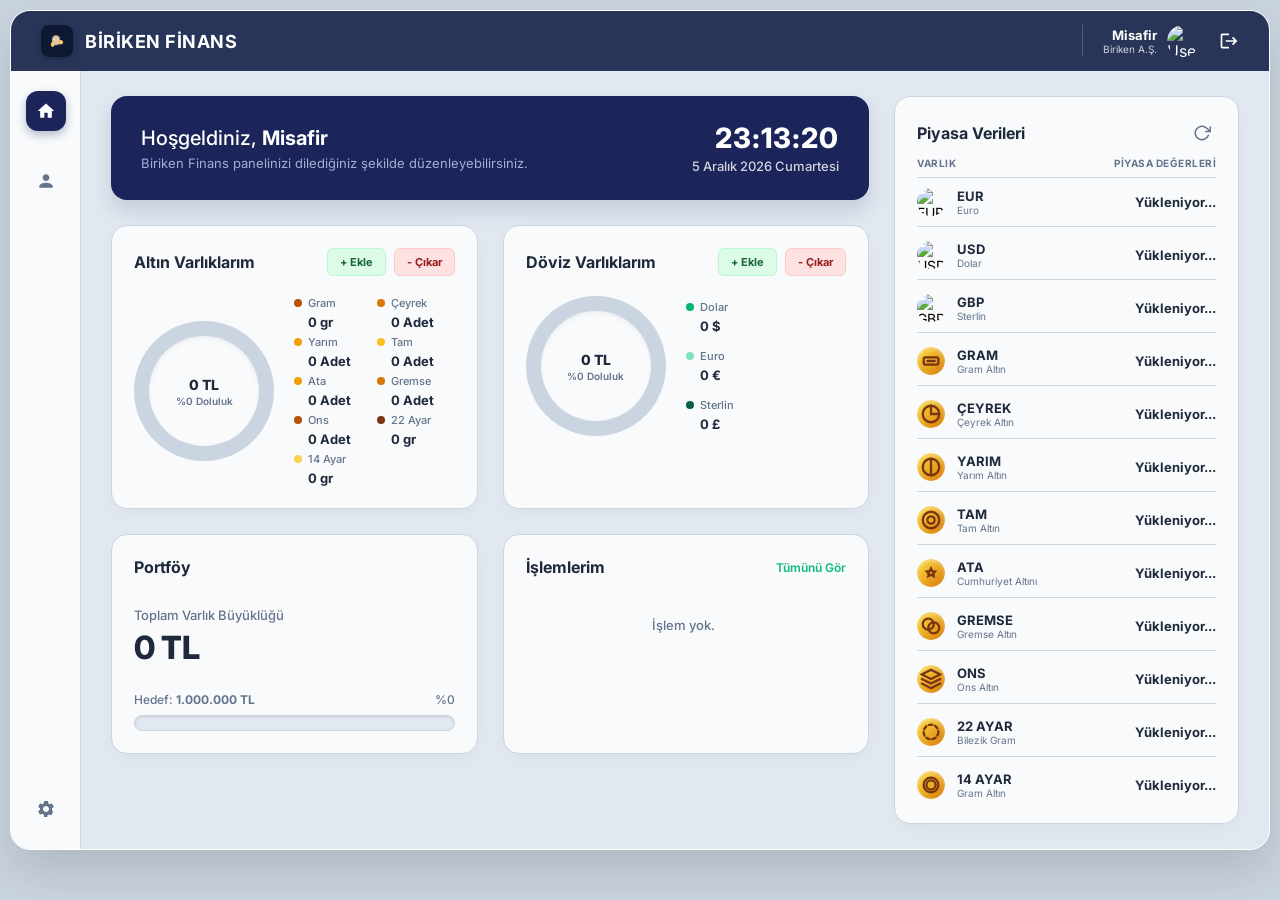
==== anasayfa.html @ be4f77f0 "Add files via upload" ====
<!DOCTYPE html>
<html lang="tr">
<head>
    <meta charset="UTF-8">
    <meta name="viewport" content="width=device-width, initial-scale=1.0">
    <link rel="icon" type="image/jpeg" href="WhatsApp Image 2026-04-15 at 11.48.33.jpeg">
    <title>Biriken Finans | Anasayfa</title>
    <link rel="stylesheet" href="anasayfa.css">
    <script>
    if (localStorage.getItem('theme') === 'dark') {
        document.documentElement.classList.add('dark-theme');
    }
    
    </script>
</head>
<body>

    <div class="app-window">
        
        <header class="top-nav">
            <div class="brand-logo">
                <img src="WhatsApp Image 2026-04-15 at 11.48.33.jpeg" alt="Logo">
                BİRİKEN FİNANS
            </div>
            <div class="top-right">                
                <div class="user-profile" onclick="window.location.href='profil.html'">
                    <div class="user-info">
                        <strong id="nav-username"></strong>
                        <span>Biriken A.Ş.</span>
                    </div>
                    <img src="https://ui-avatars.com/api/?name=Misafir&background=1b2559&color=fff" id="user-avatar" alt="User">
                    <svg class="logout-icon" onclick="event.stopPropagation(); cikisYap()" viewBox="0 0 24 24"><path d="M17 7l-1.41 1.41L18.17 11H8v2h10.17l-2.58 2.58L17 17l5-5zM4 5h8V3H4c-1.1 0-2 .9-2 2v14c0 1.1.9 2 2 2h8v-2H4V5z"/></svg>
                </div>
            </div>
        </header>

        <div class="app-body">
            
            <aside class="sidebar">
                <div class="icon-box active" onclick="window.location.href='anasayfa.html'">
                    <svg viewBox="0 0 24 24"><path d="M10 20v-6h4v6h5v-8h3L12 3 2 12h3v8z"/></svg>
                </div>
                <div class="icon-box" onclick="window.location.href='profil.html'">
                    <svg viewBox="0 0 24 24"><path d="M12 12c2.21 0 4-1.79 4-4s-1.79-4-4-4-4 1.79-4 4 1.79 4 4 4zm0 2c-2.67 0-8 1.34-8 4v2h16v-2c0-2.66-5.33-4-8-4z"/></svg>
                </div>

                <div class="bottom-icons">
                    <div class="icon-box" onclick="window.location.href='ayarlar.html'">
                        <svg viewBox="0 0 24 24"><path d="M19.14,12.94c0.04-0.3,0.06-0.61,0.06-0.94c0-0.32-0.02-0.64-0.06-0.94l2.03-1.58c0.18-0.14,0.23-0.41,0.12-0.61l-1.92-3.32c-0.12-0.22-0.37-0.29-0.59-0.22l-2.39,0.96c-0.5-0.38-1.03-0.7-1.62-0.94L14.4,2.81c-0.04-0.24-0.24-0.41-0.48-0.41h-3.84c-0.24,0-0.43,0.17-0.47,0.41L9.25,5.35C8.66,5.59,8.12,5.92,7.63,6.29L5.24,5.33c-0.22-0.08-0.47,0-0.59,0.22L2.73,8.87C2.62,9.08,2.66,9.34,2.86,9.48l2.03,1.58C4.84,11.36,4.8,11.69,4.8,12s0.02,0.64,0.06,0.94l-2.03,1.58c-0.18,0.14-0.23,0.41-0.12,0.61l1.92,3.32c0.12,0.22,0.37,0.29,0.59,0.22l2.39-0.96c0.5,0.38,1.03,0.7,1.62,0.94l0.36,2.54c0.05,0.24,0.24,0.41,0.48,0.41h3.84c-0.24,0-0.43,0.17-0.47,0.41l0.36-2.54c0.59-0.24,1.13-0.56,1.62-0.94l2.39,0.96c0.22,0.08,0.47,0,0.59-0.22l1.92-3.32c0.12-0.22,0.07-0.49-0.12-0.61L19.14,12.94z M12,15.6c-1.98,0-3.6-1.62-3.6-3.6s1.62-3.6,3.6-3.6s3.6,1.62,3.6,3.6S13.98,15.6,12,15.6z"/></svg>
                    </div>
                </div>
            </aside>

            <main class="main-content">
                
                <div class="left-col">
                    
                    <div class="welcome-banner" style="display: flex; justify-content: space-between; align-items: center;">
                        <div>
                            <h2>Hoşgeldiniz, <strong id="welcome-name"></strong></h2>
                            <p>Biriken Finans panelinizi dilediğiniz şekilde düzenleyebilirsiniz.</p>
                        </div>
                        <div class="live-datetime" style="text-align: right;">
                            <h1 id="live-time" style="margin: 0; font-size: 28px; font-weight: 800; letter-spacing: 1px;">00:00:00</h1>
                            <span id="live-date" style="font-size: 13px; opacity: 0.8; font-weight: 500;">Yükleniyor...</span>
                        </div>
                    </div>

                    <div class="charts-row">
                        <div class="card">
                            <div class="card-header">
                                <h3>Altın Varlıklarım</h3>
                                <div class="action-group">
                                    <button class="btn-action add" onclick="openM('gold-add')">+ Ekle</button>
                                    <button class="btn-action sub" onclick="openM('gold-sub')">- Çıkar</button>
                                </div>
                            </div>
                            <div class="chart-body">
                                <div class="donut-container" id="goldChart">
                                    <div class="donut-inner">
                                        <b id="goldTL">0 TL</b>
                                        <span id="goldPercText">%0 Doluluk</span>
                                    </div>
                                </div>
                                <div class="chart-legend" style="display: grid; grid-template-columns: 1fr 1fr; gap: 5px;">
                                    <div class="legend-item"><div class="legend-title"><div class="dot" style="background:var(--gold-gram)"></div> Gram</div><div class="legend-val" id="g-gram">0 gr</div></div>
                                    <div class="legend-item"><div class="legend-title"><div class="dot" style="background:var(--gold-ceyrek)"></div> Çeyrek</div><div class="legend-val" id="g-ceyrek">0 Adet</div></div>
                                    <div class="legend-item"><div class="legend-title"><div class="dot" style="background:var(--gold-yarim)"></div> Yarım</div><div class="legend-val" id="g-yarim">0 Adet</div></div>
                                    <div class="legend-item"><div class="legend-title"><div class="dot" style="background:var(--gold-tam)"></div> Tam</div><div class="legend-val" id="g-tam">0 Adet</div></div>
                                    <div class="legend-item"><div class="legend-title"><div class="dot" style="background:#f59e0b"></div> Ata</div><div class="legend-val" id="g-ata">0 Adet</div></div>
                                    <div class="legend-item"><div class="legend-title"><div class="dot" style="background:#d97706"></div> Gremse</div><div class="legend-val" id="g-gremse">0 Adet</div></div>
                                    <div class="legend-item"><div class="legend-title"><div class="dot" style="background:#b45309"></div> Ons</div><div class="legend-val" id="g-ons">0 Adet</div></div>
                                    <div class="legend-item"><div class="legend-title"><div class="dot" style="background:#78350f"></div> 22 Ayar</div><div class="legend-val" id="g-22ayar">0 gr</div></div>
                                    <div class="legend-item" style="grid-column: span 2;"><div class="legend-title"><div class="dot" style="background:#fcd34d"></div> 14 Ayar</div><div class="legend-val" id="g-14ayar">0 gr</div></div>
                                </div>
                            </div>
                        </div>

                        <div class="card">
                            <div class="card-header">
                                <h3>Döviz Varlıklarım</h3>
                                <div class="action-group">
                                    <button class="btn-action add" onclick="openM('curr-add')">+ Ekle</button>
                                    <button class="btn-action sub" onclick="openM('curr-sub')">- Çıkar</button>
                                </div>
                            </div>
                            <div class="chart-body">
                                <div class="donut-container" id="currChart">
                                    <div class="donut-inner">
                                        <b id="currTL">0 TL</b>
                                        <span id="currPercText">%0 Doluluk</span>
                                    </div>
                                </div>
                                <div class="chart-legend">
                                    <div class="legend-item"><div class="legend-title"><div class="dot" style="background:var(--chart2-light)"></div> Dolar</div><div class="legend-val" id="v-usd">0 $</div></div>
                                    <div class="legend-item"><div class="legend-title"><div class="dot" style="background:var(--chart2-mid)"></div> Euro</div><div class="legend-val" id="v-eur">0 €</div></div>
                                    <div class="legend-item"><div class="legend-title"><div class="dot" style="background:var(--chart2-dark)"></div> Sterlin</div><div class="legend-val" id="v-gbp">0 £</div></div>
                                </div>
                            </div>
                        </div>
                    </div>

                    <div class="info-row">
                        <div class="card">
                            <div class="card-header">
                                <h3>Portföy</h3>
                            </div>
                            <div class="portfolio-details">
                                <span class="p-label">Toplam Varlık Büyüklüğü</span>
                                <h1 id="totalBalance" class="p-total">0 TL</h1>
                                
                                <div class="p-target-info">
                                    <span>Hedef: <b>1.000.000 TL</b></span>
                                    <span id="totalPercentText">%0</span>
                                </div>
                                <div class="progress-track">
                                    <div class="progress-fill" id="totalBar" style="width: 0%; background: linear-gradient(90deg, #1b2559, #10b981);"></div>
                                </div>
                            </div>
                        </div>

                        <div class="card">
                            <div class="card-header" style="margin-bottom: 10px;">
                                <h3>İşlemlerim</h3>
                                <span class="link-text" onclick="openAllTxModal()">Tümünü Gör</span>
                            </div>
                            <div class="tx-list" id="tx-container">
                            </div>
                        </div>
                    </div>

                </div>

                <div class="right-col">
                    
                    <div class="card" style="flex:1;">
                        <div class="card-header" style="margin-bottom:10px; border:none; padding:0; display:flex; justify-content:space-between; align-items:center;">
                            <h3>Piyasa Verileri</h3>
                            <button onclick="manuelYenile()" style="background:none; border:none; color:var(--text-muted, #64748b); cursor:pointer; padding:5px; transition:0.3s; display:flex; align-items:center;" title="Verileri Güncelle">
                                <svg id="refresh-icon" width="18" height="18" viewBox="0 0 24 24" fill="none" stroke="currentColor" stroke-width="2" stroke-linecap="round" stroke-linejoin="round">
                                    <polyline points="23 4 23 10 17 10"></polyline>
                                    <path d="M20.49 15a9 9 0 1 1-2.12-9.36L23 10"></path>
                                </svg>
                            </button>
                        </div>
                        
                        <div class="list-header">
                            <span>VARLIK</span>
                            <span>PİYASA DEĞERLERİ</span>
                        </div>

                        <div class="invest-list">
                            <div class="inv-item">
                                <div class="inv-left">
                                    <div class="flag" style="padding:0; overflow:hidden; border:none; background:transparent; display:flex; justify-content:center; align-items:center;">
                                        <img src="https://flagcdn.com/w40/eu.png" style="width:100%; height:100%; object-fit:cover;" alt="EUR">
                                    </div>
                                    <div class="inv-name"><b>EUR</b><span>Euro</span></div>
                                </div>
                                <div class="inv-right"><b id="val-eur">Yükleniyor...</b></div>
                            </div>
                            <div class="inv-item">
                                <div class="inv-left">
                                    <div class="flag" style="padding:0; overflow:hidden; border:none; background:transparent; display:flex; justify-content:center; align-items:center;">
                                        <img src="https://flagcdn.com/w40/us.png" style="width:100%; height:100%; object-fit:cover;" alt="USD">
                                    </div>
                                    <div class="inv-name"><b>USD</b><span>Dolar</span></div>
                                </div>
                                <div class="inv-right"><b id="val-usd">Yükleniyor...</b></div>
                            </div>
                            <div class="inv-item">
                                <div class="inv-left">
                                    <div class="flag" style="padding:0; overflow:hidden; border:none; background:transparent; display:flex; justify-content:center; align-items:center;">
                                        <img src="https://flagcdn.com/w40/gb.png" style="width:100%; height:100%; object-fit:cover;" alt="GBP">
                                    </div>
                                    <div class="inv-name"><b>GBP</b><span>Sterlin</span></div>
                                </div>
                                <div class="inv-right"><b id="val-gbp">Yükleniyor...</b></div>
                            </div>

                            <div class="inv-item">
                                <div class="inv-left">
                                    <div class="flag" style="padding:0; overflow:hidden; border:none; background:transparent;">
                                        <div style="width:100%; height:100%; display:flex; align-items:center; justify-content:center; background:linear-gradient(135deg, #fde047 0%, #d97706 100%); color:#78350f; border-radius:50%; box-shadow:inset 0 2px 4px rgba(255,255,255,0.4);">
                                            <svg width="22" height="22" viewBox="0 0 24 24" fill="none" stroke="currentColor" stroke-width="2.5" stroke-linecap="round" stroke-linejoin="round"><rect x="4" y="8" width="16" height="8" rx="2"/><line x1="8" y1="12" x2="16" y2="12"/></svg>
                                        </div>
                                    </div>
                                    <div class="inv-name"><b>GRAM</b><span>Gram Altın</span></div>
                                </div>
                                <div class="inv-right"><b id="val-gr">Yükleniyor...</b></div>
                            </div>
                            
                            <div class="inv-item">
                                <div class="inv-left">
                                    <div class="flag" style="padding:0; overflow:hidden; border:none; background:transparent;">
                                        <div style="width:100%; height:100%; display:flex; align-items:center; justify-content:center; background:linear-gradient(135deg, #fde047 0%, #d97706 100%); color:#78350f; border-radius:50%; box-shadow:inset 0 2px 4px rgba(255,255,255,0.4);">
                                            <svg width="22" height="22" viewBox="0 0 24 24" fill="none" stroke="currentColor" stroke-width="2.5" stroke-linecap="round"><circle cx="12" cy="12" r="9"/><path d="M12 3v9h9"/></svg>
                                        </div>
                                    </div>
                                    <div class="inv-name"><b>ÇEYREK</b><span>Çeyrek Altın</span></div>
                                </div>
                                <div class="inv-right"><b id="val-ceyrek">Yükleniyor...</b></div>
                            </div>
                            
                            <div class="inv-item">
                                <div class="inv-left">
                                    <div class="flag" style="padding:0; overflow:hidden; border:none; background:transparent;">
                                        <div style="width:100%; height:100%; display:flex; align-items:center; justify-content:center; background:linear-gradient(135deg, #fde047 0%, #d97706 100%); color:#78350f; border-radius:50%; box-shadow:inset 0 2px 4px rgba(255,255,255,0.4);">
                                            <svg width="22" height="22" viewBox="0 0 24 24" fill="none" stroke="currentColor" stroke-width="2.5" stroke-linecap="round"><circle cx="12" cy="12" r="9"/><path d="M12 3v18"/></svg>
                                        </div>
                                    </div>
                                    <div class="inv-name"><b>YARIM</b><span>Yarım Altın</span></div>
                                </div>
                                <div class="inv-right"><b id="val-yarim">Yükleniyor...</b></div>
                            </div>
                            
                            <div class="inv-item">
                                <div class="inv-left">
                                    <div class="flag" style="padding:0; overflow:hidden; border:none; background:transparent;">
                                        <div style="width:100%; height:100%; display:flex; align-items:center; justify-content:center; background:linear-gradient(135deg, #fde047 0%, #d97706 100%); color:#78350f; border-radius:50%; box-shadow:inset 0 2px 4px rgba(255,255,255,0.4);">
                                            <svg width="22" height="22" viewBox="0 0 24 24" fill="none" stroke="currentColor" stroke-width="2.5" stroke-linecap="round"><circle cx="12" cy="12" r="9"/><circle cx="12" cy="12" r="4"/></svg>
                                        </div>
                                    </div>
                                    <div class="inv-name"><b>TAM</b><span>Tam Altın</span></div>
                                </div>
                                <div class="inv-right"><b id="val-tam">Yükleniyor...</b></div>
                            </div>
                            
                            <div class="inv-item">
                                <div class="inv-left">
                                    <div class="flag" style="padding:0; overflow:hidden; border:none; background:transparent;">
                                        <div style="width:100%; height:100%; display:flex; align-items:center; justify-content:center; background:linear-gradient(135deg, #fde047 0%, #d97706 100%); color:#78350f; border-radius:50%; box-shadow:inset 0 2px 4px rgba(255,255,255,0.4);">
                                            <svg width="22" height="22" viewBox="0 0 24 24" fill="none" stroke="currentColor" stroke-width="2.5" stroke-linecap="round"><path d="M12 7l1.5 3 3 .5-2 2 .5 3-3-1.5-3 1.5.5-3-2-2 3-.5z"/></svg>
                                        </div>
                                    </div>
                                    <div class="inv-name"><b>ATA</b><span>Cumhuriyet Altını</span></div>
                                </div>
                                <div class="inv-right"><b id="val-ata">Yükleniyor...</b></div>
                            </div>
                            
                            <div class="inv-item">
                                <div class="inv-left">
                                    <div class="flag" style="padding:0; overflow:hidden; border:none; background:transparent;">
                                        <div style="width:100%; height:100%; display:flex; align-items:center; justify-content:center; background:linear-gradient(135deg, #fde047 0%, #d97706 100%); color:#78350f; border-radius:50%; box-shadow:inset 0 2px 4px rgba(255,255,255,0.4);">
                                            <svg width="22" height="22" viewBox="0 0 24 24" fill="none" stroke="currentColor" stroke-width="2.5" stroke-linecap="round"><circle cx="9" cy="10" r="6"/><circle cx="15" cy="14" r="6"/></svg>
                                        </div>
                                    </div>
                                    <div class="inv-name"><b>GREMSE</b><span>Gremse Altın</span></div>
                                </div>
                                <div class="inv-right"><b id="val-gremse">Yükleniyor...</b></div>
                            </div>
                            
                            <div class="inv-item">
                                <div class="inv-left">
                                    <div class="flag" style="padding:0; overflow:hidden; border:none; background:transparent;">
                                        <div style="width:100%; height:100%; display:flex; align-items:center; justify-content:center; background:linear-gradient(135deg, #fde047 0%, #d97706 100%); color:#78350f; border-radius:50%; box-shadow:inset 0 2px 4px rgba(255,255,255,0.4);">
                                            <svg width="22" height="22" viewBox="0 0 24 24" fill="none" stroke="currentColor" stroke-width="2.5" stroke-linecap="round"><polygon points="12 2 2 7 12 12 22 7 12 2"/><polyline points="2 17 12 22 22 17"/><polyline points="2 12 12 17 22 12"/></svg>
                                        </div>
                                    </div>
                                    <div class="inv-name"><b>ONS</b><span>Ons Altın</span></div>
                                </div>
                                <div class="inv-right"><b id="val-ons">Yükleniyor...</b></div>
                            </div>
                            
                            <div class="inv-item">
                                <div class="inv-left">
                                    <div class="flag" style="padding:0; overflow:hidden; border:none; background:transparent;">
                                        <div style="width:100%; height:100%; display:flex; align-items:center; justify-content:center; background:linear-gradient(135deg, #fde047 0%, #d97706 100%); color:#78350f; border-radius:50%; box-shadow:inset 0 2px 4px rgba(255,255,255,0.4);">
                                            <svg width="22" height="22" viewBox="0 0 24 24" fill="none" stroke="currentColor" stroke-width="2.5" stroke-linecap="round"><circle cx="12" cy="12" r="8" stroke-dasharray="4 3"/></svg>
                                        </div>
                                    </div>
                                    <div class="inv-name"><b>22 AYAR</b><span>Bilezik Gram</span></div>
                                </div>
                                <div class="inv-right"><b id="val-22ayar">Yükleniyor...</b></div>
                            </div>
                            
                             <div class="inv-item">
                                <div class="inv-left">
                                    <div class="flag" style="padding:0; overflow:hidden; border:none; background:transparent;">
                                        <div style="width:100%; height:100%; display:flex; align-items:center; justify-content:center; background:linear-gradient(135deg, #fde047 0%, #d97706 100%); color:#78350f; border-radius:50%; box-shadow:inset 0 2px 4px rgba(255,255,255,0.4);">
                                            <svg width="22" height="22" viewBox="0 0 24 24" fill="none" stroke="currentColor" stroke-width="2.5" stroke-linecap="round"><circle cx="12" cy="12" r="8"/><circle cx="12" cy="12" r="5"/></svg>
                                        </div>
                                    </div>
                                    <div class="inv-name"><b>14 AYAR</b><span>Gram Altın</span></div>
                                </div>
                                <div class="inv-right"><b id="val-14ayar">Yükleniyor...</b></div>
                            </div>

                        </div>
                    </div>

                </div>
            </main>
        </div>
    </div>

    <div id="m-root" class="modal"><div class="modal-box"><h3 id="m-title">İşlem Yap</h3><div id="m-body"></div><div class="m-btns"><button class="btn-c" onclick="closeM()">İptal</button><button class="btn-s" id="m-save">Onayla</button></div></div></div>

    <div id="tx-modal-root" class="modal">
        <div class="modal-box" style="max-width: 500px; width: 90%;">
            <h3 id="tx-m-title" style="margin-bottom: 10px;">Son İşlem Geçmişi</h3>
            <div id="tx-m-body" style="max-height: 400px; overflow-y: auto; padding-right: 5px; display: flex; flex-direction: column; gap: 10px;">
            </div>
            <div class="m-btns" style="margin-top: 20px;">
                <button class="btn-c" onclick="closeAllTxModal()">Kapat</button>
            </div>
        </div>
    </div>
<script src="config.js"></script>
    <script>
        // Eski Hali: const API_URL = "https://birikenbackend.onrender.com/api";
// Yeni Hali:
const API_URL = "https://biriken-api.onrender.com/api";
        const TARGET_LIMIT = 1000000;
        let CANLI_KURLAR = { usd: 0, eur: 0, gbp: 0, gram: 0, ceyrek: 0, yarim: 0, tam: 0, ata: 0, gremse: 0, ons: 0, '22ayar': 0, '14ayar': 0 };
        
        let user = localStorage.getItem('aktifKullanici') || 'Misafir'; 
        let U_KEY = user + "_"; 
        let currentUserId = localStorage.getItem('userId');

        document.addEventListener('DOMContentLoaded', async () => {
            if(document.getElementById('nav-username')) document.getElementById('nav-username').innerText = user;
            if(document.getElementById('welcome-name')) document.getElementById('welcome-name').innerText = user;
            
            const kaydedilenFoto = localStorage.getItem(U_KEY + "avatar");
            const profilResmi = document.getElementById('user-avatar');
            if (profilResmi) {
                profilResmi.src = kaydedilenFoto ? kaydedilenFoto : `https://ui-avatars.com/api/?name=${user}&background=1b2559&color=fff`;
            }

            await piyasaVerileriniCek(); 
            renderTransactions(); 
            saatiGuncelle();
            setInterval(saatiGuncelle, 1000);
            setInterval(piyasaVerileriniCek, 60000);
        });

        async function manuelYenile() {
            const icon = document.getElementById('refresh-icon');
            if (icon) {
                icon.style.transition = "transform 0.6s ease-in-out";
                icon.style.transform = "rotate(360deg)";
            }
            await piyasaVerileriniCek();
            setTimeout(() => {
                if (icon) {
                    icon.style.transition = "none";
                    icon.style.transform = "rotate(0deg)";
                }
            }, 600);
        }

        async function piyasaVerileriniCek() {
            try {
                const res = await fetch('https://finans.truncgil.com/v3/today.json');
                const data = await res.json();
                const parse = (s) => {
                    if(!s) return 0;
                    let clean = s.replace(/\./g, '').replace(',', '.');
                    return parseFloat(clean) || 0;
                };

                CANLI_KURLAR = {
                    usd: parse(data['USD']?.Selling),
                    eur: parse(data['EUR']?.Selling),
                    gbp: parse(data['GBP']?.Selling),
                    gram: parse(data['gram-altin']?.Selling),
                    ceyrek: parse(data['ceyrek-altin']?.Selling),
                    yarim: parse(data['yarim-altin']?.Selling),
                    tam: parse(data['tam-altin']?.Selling),
                    ata: parse(data['cumhuriyet-altini']?.Selling || data['ata-altin']?.Selling),
                    gremse: parse(data['gremse-altin']?.Selling),
                    ons: parse(data['ons']?.Selling),
                    '22ayar': parse(data['22-ayar-bilezik']?.Selling),
                    '14ayar': parse(data['14-ayar-altin']?.Selling)
                };

                const setVal = (id, val) => { if(document.getElementById(id)) document.getElementById(id).innerText = val ? val : "0,00"; };
                
                setVal('val-usd', data['USD']?.Selling);
                setVal('val-eur', data['EUR']?.Selling);
                setVal('val-gbp', data['GBP']?.Selling);
                setVal('val-gr', data['gram-altin']?.Selling);
                setVal('val-ceyrek', data['ceyrek-altin']?.Selling);
                setVal('val-yarim', data['yarim-altin']?.Selling);
                setVal('val-tam', data['tam-altin']?.Selling);
                setVal('val-ata', (data['cumhuriyet-altini']?.Selling || data['ata-altin']?.Selling));
                setVal('val-gremse', data['gremse-altin']?.Selling);
                setVal('val-ons', data['ons']?.Selling);
                setVal('val-22ayar', data['22-ayar-bilezik']?.Selling);
                setVal('val-14ayar', data['14-ayar-altin']?.Selling);

                updateUI(); 
            } catch (e) { console.error("Kurlar çekilemedi."); }
        }

        function updateUI() {
            const getV = (k) => { let v = localStorage.getItem(U_KEY + "b_gold_" + k); return (v === null || isNaN(v)) ? 0 : parseFloat(v); };
            const getC = (k) => { let v = localStorage.getItem(U_KEY + "b_curr_" + k); return (v === null || isNaN(v)) ? 0 : parseFloat(v); };

            const g = { gram:getV('gram'), ceyrek:getV('ceyrek'), yarim:getV('yarim'), tam:getV('tam'), ata:getV('ata'), gremse:getV('gremse'), ons:getV('ons'), '22ayar':getV('22ayar'), '14ayar':getV('14ayar') };
            const c = { usd:getC('USD'), eur:getC('EUR'), gbp:getC('GBP') };

            const sk = (v) => (v && !isNaN(v)) ? v : 0;

            const gTL = (g.gram*sk(CANLI_KURLAR.gram))+(g.ceyrek*sk(CANLI_KURLAR.ceyrek))+(g.yarim*sk(CANLI_KURLAR.yarim))+(g.tam*sk(CANLI_KURLAR.tam))+(g.ata*sk(CANLI_KURLAR.ata))+(g.gremse*sk(CANLI_KURLAR.gremse))+(g.ons*sk(CANLI_KURLAR.ons))+(g['22ayar']*sk(CANLI_KURLAR['22ayar']))+(g['14ayar']*sk(CANLI_KURLAR['14ayar']));
            const cTL = (c.usd*sk(CANLI_KURLAR.usd))+(c.eur*sk(CANLI_KURLAR.eur))+(c.gbp*sk(CANLI_KURLAR.gbp));
            const total = gTL + cTL;

            const setT = (id, txt) => { if(document.getElementById(id)) document.getElementById(id).innerText = txt; };
            const fmt = (v) => isNaN(v) ? "0 TL" : Math.round(v).toLocaleString('tr-TR') + " TL";

            setT('goldTL', fmt(gTL));
            setT('currTL', fmt(cTL));
            setT('totalBalance', fmt(total));

            setT('g-gram', g.gram.toFixed(2) + " gr");
            setT('g-ceyrek', g.ceyrek + " Adet");
            setT('g-yarim', g.yarim + " Adet");
            setT('g-tam', g.tam + " Adet");
            setT('g-ata', g.ata + " Adet");
            setT('g-gremse', g.gremse + " Adet");
            setT('g-ons', g.ons + " Adet");
            setT('g-22ayar', g['22ayar'].toFixed(2) + " gr");
            setT('g-14ayar', g['14ayar'].toFixed(2) + " gr");
            setT('v-usd', c.usd.toLocaleString() + " $");
            setT('v-eur', c.eur.toLocaleString() + " €");
            setT('v-gbp', c.gbp.toLocaleString() + " £");

            const totalP = Math.min((total / TARGET_LIMIT) * 100, 100);
            if(document.getElementById('totalBar')) document.getElementById('totalBar').style.width = totalP + "%";
            setT('totalPercentText', "%" + Math.round(totalP));

            let s1 = (g.gram * sk(CANLI_KURLAR.gram) / TARGET_LIMIT) * 100;
            let s2 = s1 + (g.ceyrek * sk(CANLI_KURLAR.ceyrek) / TARGET_LIMIT) * 100;
            let s3 = s2 + (g.yarim * sk(CANLI_KURLAR.yarim) / TARGET_LIMIT) * 100;
            let s4 = s3 + (g.tam * sk(CANLI_KURLAR.tam) / TARGET_LIMIT) * 100;
            let gTotal = s4 + (((g.ata+g.gremse+g.ons+g['22ayar']+g['14ayar']) * sk(CANLI_KURLAR.gram) / TARGET_LIMIT) * 100);
            
            const goldC = document.getElementById('goldChart');
            if(goldC) goldC.style.background = gTL > 0 ? `conic-gradient(var(--gold-gram) 0% ${s1}%, var(--gold-ceyrek) ${s1}% ${s2}%, var(--gold-yarim) ${s2}% ${s3}%, var(--gold-tam) ${s3}% ${s4}%, #f59e0b ${s4}% ${gTotal}%, var(--chart-empty) ${gTotal}% 100%)` : "var(--chart-empty)";
            setT('goldPercText', "%" + Math.round(Math.min(gTotal, 100)) + " Doluluk");

            let cs1 = (c.usd * sk(CANLI_KURLAR.usd) / TARGET_LIMIT) * 100;
            let cs2 = cs1 + (c.eur * sk(CANLI_KURLAR.eur) / TARGET_LIMIT) * 100;
            let cs3 = cs2 + (c.gbp * sk(CANLI_KURLAR.gbp) / TARGET_LIMIT) * 100;
            
            const currC = document.getElementById('currChart');
            if(currC) currC.style.background = cTL > 0 ? `conic-gradient(var(--chart2-light) 0% ${cs1}%, var(--chart2-mid) ${cs1}% ${cs2}%, var(--chart2-dark) ${cs2}% ${cs3}%, var(--chart-empty) ${cs3}% 100%)` : "var(--chart-empty)";
            setT('currPercText', "%" + Math.round(Math.min(cs3, 100)) + " Doluluk");
        }

        async function saveProcess(type) {
            const val = parseFloat(document.getElementById('m-val').value);
            if (!val || val <= 0) return;
            
            let isAdd = type.includes('add');
            let subType = type.startsWith('gold') ? document.getElementById('g-select').value : document.getElementById('c-select').value;
            let mainType = type.startsWith('gold') ? "Altın" : "Döviz";
            
            let subK = subType.toLowerCase().replace(" ", "");
            let lsK = type.startsWith('gold') ? `${U_KEY}b_gold_${subK}` : `${U_KEY}b_curr_${subType}`;
            
            let cur = parseFloat(localStorage.getItem(lsK)) || 0;
            let next = isAdd ? cur + val : cur - val;
            if (next < 0) { showToast("Yetersiz bakiye!", "error"); return; }
            
            localStorage.setItem(lsK, next);
            logTransaction(type, subType, val, isAdd);

            if (currentUserId) {
                try {
                    await fetch(`${API_URL}/Transaction/add`, {
                        method: 'POST',
                        headers: { 'Content-Type': 'application/json' },
                        body: JSON.stringify({ userId: parseInt(currentUserId), type: mainType, subType: subType, amount: val, isAdd: isAdd })
                    });
                } catch (e) { console.warn("Bulut senkronizasyonu yapılamadı."); }
            }

            closeM();
            updateUI(); 
            renderTransactions();
            showToast("İşlem kaydedildi.", "success");
        }

        function logTransaction(t, s, a, i) {
            let txs = JSON.parse(localStorage.getItem(U_KEY + "b_transactions")) || [];
            txs.unshift({ day: new Date().getDate(), month: "Nis", title: t.startsWith('gold') ? "Altın":"Döviz", desc: s + (i?" Eklendi":" Çıkarıldı"), amountStr: (i?"+":"-")+a, isAdd: i });
            localStorage.setItem(U_KEY + "b_transactions", JSON.stringify(txs.slice(0, 50)));
        }

        function renderTransactions(all = false) {
            const container = all ? document.getElementById('tx-m-body') : document.getElementById('tx-container');
            if(!container) return;
            let txs = JSON.parse(localStorage.getItem(U_KEY + "b_transactions")) || [];
            if (!txs.length) { container.innerHTML = '<div class="tx-empty">İşlem yok.</div>'; return; }
            container.innerHTML = "";
            (all ? txs : txs.slice(0, 4)).forEach(tx => {
                container.innerHTML += `<div class="tx-item"><div class="tx-date">${tx.day}<span>${tx.month}</span></div><div class="tx-info"><b>${tx.title}</b><span>${tx.desc}</span></div><div class="tx-amount ${tx.isAdd?'pos':'neg'}">${tx.amountStr}</div></div>`;
            });
        }

        function openAllTxModal() {
            const m = document.getElementById('tx-modal-root');
            if(m) {
                m.style.display = 'flex';
                renderTransactions(true); 
            }
        }

        function closeAllTxModal() { 
            const m = document.getElementById('tx-modal-root');
            if(m) m.style.display='none'; 
        }

        function openM(type) {
            const m = document.getElementById('m-root');
            if(!m) return;
            m.style.display = 'flex';
            let isG = type.startsWith('gold');
            document.getElementById('m-title').innerText = isG ? (type.includes('add') ? "Altın Ekle" : "Altın Çıkar") : (type.includes('add') ? "Döviz Ekle" : "Döviz Çıkar");
            let content = `<input type="hidden" id="m-type" value="${type}">`;
            content += isG ? `<select class="m-input" id="g-select"><option value="Gram">Gram</option><option value="Çeyrek">Çeyrek</option><option value="Yarım">Yarım</option><option value="Tam">Tam</option><option value="Ata">Ata</option><option value="Gremse">Gremse</option><option value="Ons">Ons</option><option value="22 Ayar">22 Ayar</option><option value="14 Ayar">14 Ayar</option></select>` : `<select class="m-input" id="c-select"><option value="USD">Dolar ($)</option><option value="EUR">Euro (€)</option><option value="GBP">Sterlin (£)</option></select>`;
            content += `<input type="number" id="m-val" class="m-input" placeholder="Miktar..." step="0.01">`;
            document.getElementById('m-body').innerHTML = content;
            document.getElementById('m-save').onclick = () => saveProcess(type);
        }
        
        function closeM() { if(document.getElementById('m-root')) document.getElementById('m-root').style.display='none'; }
        
        function saatiGuncelle() {
            const s = new Date();
            const tE = document.getElementById('live-time');
            const dE = document.getElementById('live-date');
            if(tE) tE.innerText = s.toLocaleTimeString('tr-TR');
            if(dE) dE.innerText = s.toLocaleDateString('tr-TR', {weekday:'long', year:'numeric', month:'long', day:'numeric'});
        }

        function showToast(message, type) {
            let c = document.getElementById('toast-container') || (()=>{const x=document.createElement('div');x.id='toast-container';document.body.appendChild(x);return x;})();
            const t = document.createElement('div'); t.className = `toast toast-${type}`; t.innerText = message;
            c.appendChild(t);
            setTimeout(() => t.classList.add('show'), 10);
            setTimeout(() => { t.classList.remove('show'); setTimeout(() => c.removeChild(t), 300); }, 3000);
        }

        function cikisYap() { 
            localStorage.removeItem('aktifKullanici'); 
            localStorage.removeItem('userId'); 
            window.location.href="index.html"; 
        }
    </script>
</body>
</html>
---- anasayfa.css ----
@import url('https://fonts.googleapis.com/css2?family=Inter:wght@400;500;600;700;800&display=swap');
html, body {
    -webkit-user-select: none;
    -ms-user-select: none;
    user-select: none;
    -webkit-touch-callout: none;
}


input, textarea {
    -webkit-user-select: text;
    -ms-user-select: text;
    user-select: text;
}

:root {
    --green-top: #283558; 
    --navy-dark: #1b2559; 
    --bg-outside: #cbd5e1; 
    
    /* Pencereler için elit gri tonları */
    --bg-app: #e2e8f0;    
    --card-bg: #f8fafc;   
    --chart-empty: #cbd5e1; 
    
    /* ALTIN BÖLÜMÜ İÇİN SARI TONLARI */
    --gold-gram: #b45309;   
    --gold-ceyrek: #d97706; 
    --gold-yarim: #f59e0b;  
    --gold-tam: #fbbf24;   
    
    /* Döviz Chart Renkleri */
    --chart2-light: #03b674;
    --chart2-mid: #7ee1c0;
    --chart2-dark: #065f46;

    --text-main: #1e293b;
    --text-muted: #64748b;
    --border-color: #cbd5e1;

    --font-main: 'Inter', sans-serif;
}

* { 
    margin: 0; 
    padding: 0; 
    box-sizing: border-box; 
    font-family: var(--font-main); 
}

body {
    background-color: var(--bg-outside);
    display: flex;
    justify-content: center;
    align-items: flex-start;
    min-height: 100vh;
    padding: 10px 10px;
}

.app-window {
    width: 100%;
    max-width: 1500px;
    height: calc(100vh - 60px);
    min-height: 700px;
    background: var(--bg-app);
    border-radius: 20px;
    overflow: hidden;
    display: flex;
    flex-direction: column;
    box-shadow: 0 20px 50px rgba(0,0,0,0.15);
    position: relative;
    border: 1px solid white;
}

/* ÜST NAVBAR */
.top-nav {
    height: 60px;
    background: var(--green-top);
    display: flex;
    justify-content: space-between;
    align-items: center;
    padding: 0 30px;
    color: white;
    flex-shrink: 0;
    z-index: 10;
}

.brand-logo {
    display: flex;
    align-items: center;
    gap: 12px;
    font-size: 18px;
    font-weight: 700;
    letter-spacing: 0.5px;
}

.brand-logo img { 
    width: 32px; 
    height: 32px; 
    border-radius: 8px; 
    box-shadow: 0 2px 5px rgba(0,0,0,0.2); 
}

.top-right { 
    display: flex; 
    align-items: center; 
    gap: 25px; 
}

.nav-icons { 
    display: flex; 
    gap: 20px; 
    align-items: center; 
}

.nav-icons svg { 
    width: 20px; 
    height: 20px; 
    fill: white; 
    cursor: pointer; 
    opacity: 0.9; 
}

.user-profile {
    display: flex;
    align-items: center;
    gap: 10px;
    border-left: 1px solid rgba(255,255,255,0.2);
    padding-left: 20px;
    cursor: pointer; /* Tıklanabilir olduğunu belli etmek için */
    transition: 0.2s;
}

.user-profile:hover {
    opacity: 0.8;
}

.user-info { 
    display: flex; 
    flex-direction: column; 
    align-items: flex-end; 
}

.user-info strong { 
    font-size: 13px; 
}

.user-info span { 
    font-size: 10px; 
    opacity: 0.8; 
}

.user-profile img { 
    width: 32px; 
    height: 32px; 
    border-radius: 50%; 
}

.logout-icon { 
    width: 20px; 
    height: 20px; 
    fill: white; 
    margin-left: 10px; 
    cursor: pointer; 
    transition: 0.2s;
}

.logout-icon:hover {
    fill: #ef4444;
}

.app-body { 
    display: flex; 
    flex: 1; 
    overflow: hidden; 
}

/* SOL SIDEBAR */
.sidebar {
    width: 70px;
    background: var(--card-bg);
    display: flex;
    flex-direction: column;
    align-items: center;
    padding: 20px 0;
    gap: 30px;
    border-right: 1px solid var(--border-color);
}

.sidebar .icon-box {
    width: 40px;
    height: 40px;
    display: flex;
    justify-content: center;
    align-items: center;
    border-radius: 12px;
    cursor: pointer;
    color: var(--text-muted);
    transition: 0.3s;
}

.sidebar .icon-box svg { 
    width: 20px; 
    height: 20px; 
    fill: currentColor; 
}

.sidebar .icon-box.active { 
    background: var(--navy-dark); 
    color: white; 
    box-shadow: 0 4px 10px rgba(27, 37, 89, 0.3); 
}

.sidebar .bottom-icons { 
    margin-top: auto; 
    display: flex; 
    flex-direction: column; 
    gap: 20px; 
}

/* ANA İÇERİK */
.main-content {
    flex: 1;
    padding: 25px 30px;
    overflow-y: auto;
    display: grid;
    grid-template-columns: 2.2fr 1fr; 
    gap: 25px;
}

.left-col { 
    display: flex; 
    flex-direction: column; 
    gap: 25px; 
}

.welcome-banner {
    background: var(--navy-dark);
    border-radius: 16px;
    padding: 25px 30px;
    color: white;
    position: relative;
    box-shadow: 0 10px 20px rgba(27, 37, 89, 0.15);
}

.welcome-banner h2 { 
    font-size: 20px; 
    font-weight: 500; 
    margin-bottom: 5px; 
}

.welcome-banner h2 strong { 
    font-weight: 700; 
}

.welcome-banner p { 
    font-size: 13px; 
    color: #a3aed1; 
}

.charts-row { 
    display: grid; 
    grid-template-columns: 1fr 1fr; 
    gap: 25px; 
}

.card {
    background: var(--card-bg);
    border-radius: 16px;
    padding: 22px;
    box-shadow: 0 5px 15px rgba(0,0,0,0.03);
    border: 1px solid var(--border-color);
    display: flex;
    flex-direction: column;
}

.card-header { 
    display: flex; 
    justify-content: space-between; 
    align-items: center; 
    margin-bottom: 20px; 
}

.card-header h3 { 
    font-size: 16px; 
    font-weight: 700; 
    color: var(--text-main); 
}

/* EKLE/ÇIKAR BUTONLARI */
.action-group { 
    display: flex; 
    gap: 8px; 
}

.btn-action { 
    border: none; 
    font-weight: 700; 
    font-size: 11px; 
    padding: 6px 12px; 
    border-radius: 6px; 
    cursor: pointer; 
    transition: 0.2s; 
}

.btn-action.add { 
    background: #dcfce7; 
    color: #166534; 
    border: 1px solid #bbf7d0; 
}

.btn-action.add:hover { 
    background: #bbf7d0; 
}

.btn-action.sub { 
    background: #fee2e2; 
    color: #991b1b; 
    border: 1px solid #fecaca; 
}

.btn-action.sub:hover { 
    background: #fecaca; 
}

.link-text { 
    font-size: 12px; 
    color: #10b981; 
    font-weight: 600; 
    cursor: pointer; 
    transition: 0.2s;
}

.link-text:hover { 
    color: #059669; 
}

/* GRAFİKLER */
.chart-body { 
    display: flex; 
    align-items: center; 
    gap: 20px; 
}

.donut-container { 
    width: 140px; 
    height: 140px; 
    border-radius: 50%; 
    display: flex; 
    justify-content: center; 
    align-items: center; 
    position: relative; 
    background: var(--chart-empty); 
}

.donut-inner { 
    width: 110px; 
    height: 110px; 
    background: var(--card-bg); 
    border-radius: 50%; 
    display: flex; 
    flex-direction: column; 
    justify-content: center; 
    align-items: center; 
    text-align: center; 
    box-shadow: inset 0 2px 5px rgba(0,0,0,0.05); 
}

.donut-inner b { 
    font-size: 14px; 
    font-weight: 800; 
    color: var(--text-main); 
}

.donut-inner span { 
    font-size: 10px; 
    font-weight: 600; 
    color: var(--text-muted); 
    margin-top: 2px; 
}

.chart-legend { 
    flex: 1; 
    display: flex; 
    flex-direction: column; 
    gap: 15px; 
}

.legend-item { 
    display: flex; 
    flex-direction: column; 
    gap: 4px; 
}

.legend-title { 
    font-size: 11px; 
    color: var(--text-muted); 
    display: flex; 
    align-items: center; 
    gap: 6px; 
    font-weight: 500;
}

.legend-val { 
    font-size: 13px; 
    font-weight: 700; 
    color: var(--text-main); 
    margin-left: 14px; 
}

.dot { 
    width: 8px; 
    height: 8px; 
    border-radius: 50%; 
}

.info-row { 
    display: grid; 
    grid-template-columns: 1fr 1fr; 
    gap: 25px; 
}

/* PORTFÖY KARTI */
.portfolio-details { 
    display: flex; 
    flex-direction: column; 
    margin-top: 10px; 
}

.p-label { 
    font-size: 13px; 
    color: var(--text-muted); 
    margin-bottom: 5px; 
    font-weight: 500; 
}

.p-total { 
    font-size: 32px; 
    font-weight: 800; 
    color: var(--text-main); 
    margin-bottom: 25px; 
}

.p-target-info { 
    display: flex; 
    justify-content: space-between; 
    font-size: 12px; 
    color: var(--text-muted); 
    margin-bottom: 8px; 
    font-weight: 500; 
}

.p-target-info b { 
    color: var(--chart1-green); 
    font-weight: 700; 
}

.progress-track { 
    height: 16px; 
    background: #e2e8f0; 
    border-radius: 10px; 
    overflow: hidden; 
    display: flex; 
    border: 1px solid var(--border-color); 
    box-shadow: inset 0 1px 3px rgba(0,0,0,0.1); 
}

.progress-fill { 
    height: 100%; 
    background: linear-gradient(90deg, var(--navy-dark), var(--chart1-green)); 
    transition: 1s ease-in-out; 
    border-radius: 10px; 
}

/* İŞLEMLERİM KARTI */
.tx-list { 
    display: flex; 
    flex-direction: column; 
    gap: 0; 
    margin-top: 10px; 
    max-height: 200px; 
    overflow-y: auto; 
    padding-right: 5px; 
}

.tx-item { 
    display: flex; 
    justify-content: space-between; 
    align-items: center; 
    border-bottom: 1px solid var(--border-color); 
    padding: 12px 0; 
}

.tx-item:last-child { 
    border-bottom: none; 
}

.tx-date { 
    font-size: 14px; 
    font-weight: 800; 
    color: var(--navy-dark); 
    text-align: center; 
    width: 45px; 
    background: #e2e8f0; 
    padding: 5px; 
    border-radius: 8px; 
    border: 1px solid var(--border-color);
}

.tx-date span { 
    display: block; 
    font-weight: 600; 
    color: var(--text-muted); 
    font-size: 10px; 
    text-transform: uppercase;
}

.tx-info { 
    flex: 1; 
    margin-left: 15px; 
}

.tx-info b { 
    font-size: 13px; 
    color: var(--text-main); 
    display: block; 
}

.tx-info span { 
    font-size: 11px; 
    color: var(--text-muted); 
}

.tx-amount { 
    font-size: 14px; 
    font-weight: 800; 
}

.tx-amount.pos { color: #16a34a; }
.tx-amount.neg { color: #dc2626; }

.tx-empty { 
    text-align: center; 
    color: var(--text-muted); 
    font-size: 13px; 
    margin-top: 20px; 
    font-weight: 500;
}

/* SAĞ KOLON */
.right-col { 
    display: flex; 
    flex-direction: column; 
    gap: 25px; 
}

/* PİYASA VERİLERİ BAŞLIK VE LİSTE */
.list-header { 
    display: flex; 
    justify-content: space-between; 
    border-bottom: 1px solid var(--border-color); 
    padding-bottom: 8px; 
    margin-bottom: 10px; 
}

.list-header span { 
    font-size: 10px; 
    font-weight: 700; 
    color: var(--text-muted); 
    text-transform: uppercase; 
    letter-spacing: 0.5px; 
}

.invest-list { 
    display: flex; 
    flex-direction: column; 
    gap: 14px; 
}

.inv-item { 
    display: flex; 
    justify-content: space-between; 
    align-items: center; 
    border-bottom: 1px solid var(--border-color); 
    padding-bottom: 10px; 
}

.inv-item:last-child { 
    border: none; 
    padding-bottom: 0; 
}

.inv-left { 
    display: flex; 
    align-items: center; 
    gap: 12px; 
}

.flag { 
    width: 28px; 
    height: 28px; 
    border-radius: 50%; 
    background: white; 
    display: flex; 
    justify-content: center; 
    align-items: center; 
    font-size: 14px; 
    overflow: hidden; 
    border: 1px solid var(--border-color); 
}

.flag img { 
    width: 100%; 
    height: 100%; 
    object-fit: cover; 
}

.inv-name { 
    display: flex; 
    flex-direction: column; 
}

.inv-name b { 
    font-size: 13px; 
    color: var(--text-main); 
}

.inv-name span { 
    font-size: 10px; 
    color: var(--text-muted); 
}

.inv-right { 
    text-align: right; 
}

.inv-right b { 
    font-size: 13px; 
    font-weight: 700; 
    color: var(--text-main); 
    display: block; 
}

.inv-right span { 
    font-size: 10px; 
    color: #10b981; 
    font-weight: 600; 
}

.inv-right span.down { color: #ef4444; }

/* MODAL */
.modal { 
    position: fixed; 
    inset: 0; 
    background: rgba(27, 37, 89, 0.6); 
    backdrop-filter: blur(5px); 
    display: none; 
    justify-content: center; 
    align-items: center; 
    z-index: 1000; 
}

.modal-box { 
    background: var(--card-bg); 
    padding: 30px; 
    border-radius: 16px; 
    width: 380px; 
    box-shadow: 0 20px 40px rgba(0,0,0,0.2); 
    border: 1px solid var(--border-color); 
}

.modal-box h3 { 
    margin-bottom: 20px; 
    font-size: 18px; 
    color: var(--text-main); 
    text-align: center; 
}

.m-input { 
    width: 100%; 
    padding: 12px; 
    border: 1px solid var(--border-color); 
    border-radius: 8px; 
    margin-bottom: 15px; 
    font-size: 14px; 
    outline: none; 
    font-weight: 600; 
    background: white;
}

.m-input:focus { 
    border-color: var(--navy-dark); 
}

.m-btns { 
    display: flex; 
    gap: 10px; 
}

.m-btns button { 
    flex: 1; 
    padding: 12px; 
    border-radius: 8px; 
    border: none; 
    font-weight: 600; 
    cursor: pointer; 
}

.btn-c { 
    background: #e2e8f0; 
    color: var(--text-muted); 
}

.btn-c:hover { 
    background: #cbd5e1; 
}

.btn-s { 
    background: var(--green-top); 
    color: white; 
}

.btn-s:hover { 
    opacity: 0.9; 
}

::-webkit-scrollbar { width: 6px; }
::-webkit-scrollbar-thumb { background: #cbd5e1; border-radius: 10px; }

html.dark-theme {
    --bg-outside: #0f172a; 
    --bg-app: #1e293b;    
    --card-bg: #0f172a;   
    --chart-empty: #334155; 
    --text-main: #f8fafc;
    --text-muted: #94a3b8;
    --border-color: #334155;
}

/* Koyu temada sırıtacak beyaz arka planları eziyoruz */
html.dark-theme .tx-date,
html.dark-theme .progress-track,
html.dark-theme .btn-c { background: #334155; color: var(--text-main); border-color: #334155;}

html.dark-theme .flag,
html.dark-theme .m-input,
html.dark-theme .input-group input { background: #1e293b; color: var(--text-main); border-color: #334155;}

html.dark-theme .donut-inner { box-shadow: inset 0 2px 10px rgba(0,0,0,0.5); }

html.dark-theme .btn-action.add { background: #064e3b; border-color: #065f46; color: #34d399; }
html.dark-theme .btn-action.sub { background: #7f1d1d; border-color: #991b1b; color: #fca5a5; }

html.dark-theme .app-window { border-color: #334155; }
/* TOAST (BİLDİRİM) SİSTEMİ */
#toast-container {
    position: fixed;
    bottom: 20px;
    right: 20px;
    display: flex;
    flex-direction: column;
    gap: 10px;
    z-index: 9999;
}

.toast {
    background: var(--navy-dark);
    color: white;
    padding: 14px 24px;
    border-radius: 10px;
    font-size: 14px;
    font-weight: 600;
    box-shadow: 0 10px 25px rgba(0,0,0,0.2);
    opacity: 0;
    transform: translateX(100%); /* Sağdan kayarak gelsin */
    transition: all 0.3s cubic-bezier(0.68, -0.55, 0.265, 1.55); /* Hafif yaylanma efekti */
}

.toast.show {
    opacity: 1;
    transform: translateX(0);
}

.toast-error { 
    background: #ef4444; 
    border-left: 5px solid #991b1b; 
}

.toast-success { 
    background: #20185d; 
    border-left: 5px solid #131344; 
}

.toast-info {
    background: #3b82f6;
    border-left: 5px solid #1e40af;
}

/* Piyasa Başlıkları İçin Özel Tasarım */
.market-header {
    display: flex;
    align-items: center;
    gap: 12px;
    margin-bottom: 15px;
    padding-bottom: 8px;
    border-bottom: 1px solid rgba(128, 128, 128, 0.2); /* Hafif bir çizgi */
}

.market-header h3 {
    margin: 0;
    font-size: 1.1rem;
    font-weight: 600;
    color: var(--text-color); /* Kendi temanın metin rengini alır */
}

/* Yuvarlak İkon Arka Planları */
.icon-circle {
    width: 38px;
    height: 38px;
    border-radius: 50%;
    display: flex;
    align-items: center;
    justify-content: center;
    font-size: 1.1rem;
    color: white;
    box-shadow: 0 4px 6px rgba(0,0,0,0.1);
}

.icon-green {
    background: linear-gradient(135deg, #10b981, #059669); /* Canlı Yeşil Para Destesi için */
}

.icon-gold {
    background: linear-gradient(135deg, #fbbf24, #d97706); /* Parlak Altın Külçesi için */
}

.mt-4 {
    margin-top: 25px; /* Altınlar ve Dövizler arasını açmak için */
}
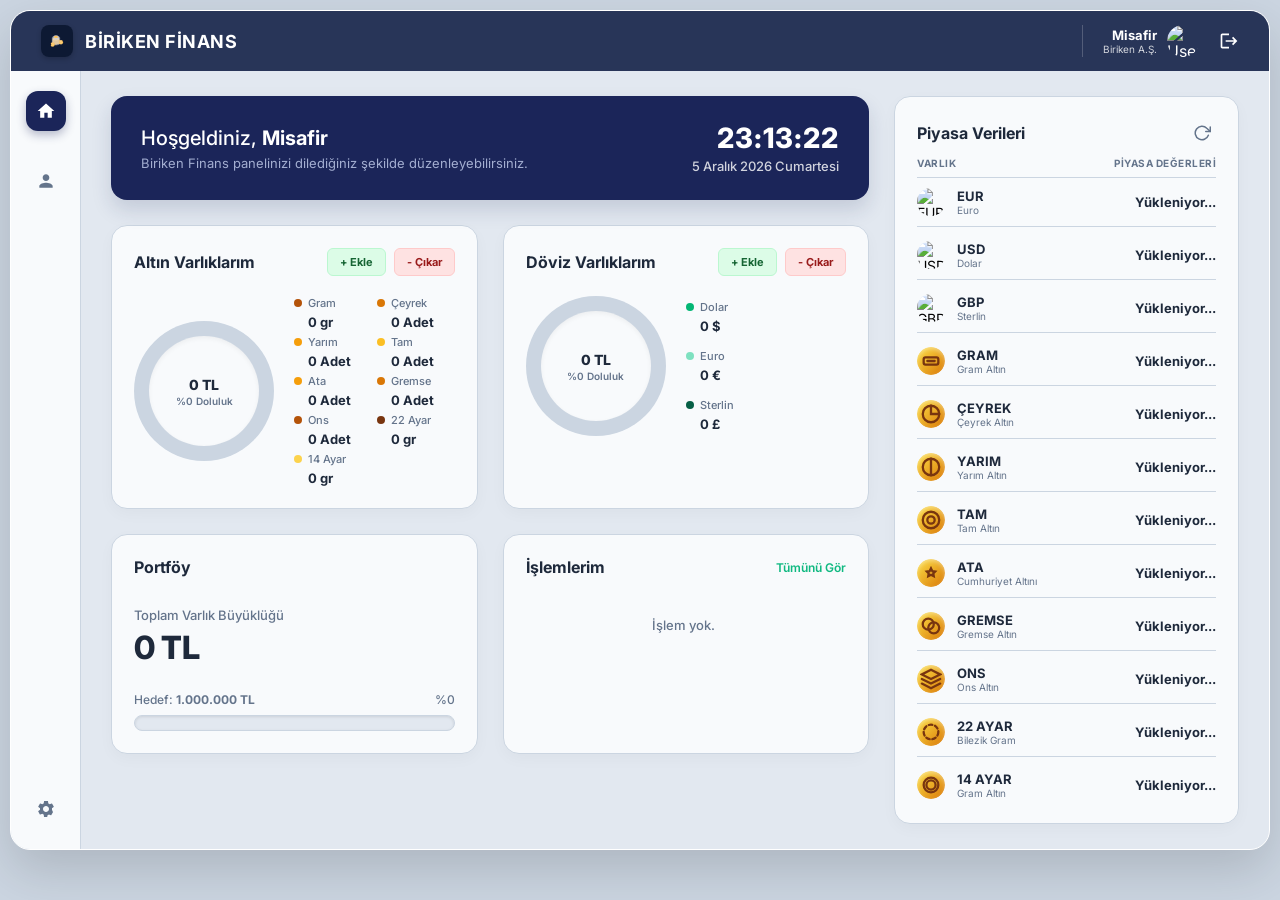
==== commit ffb82e0e: "Update anasayfa.html" ====
--- a/anasayfa.html
+++ b/anasayfa.html
@@ -327,6 +327,7 @@
         </div>
     </div>
 <script src="config.js"></script>
+<script src="script.js"></script>
     <script>
         // Eski Hali: const API_URL = "https://birikenbackend.onrender.com/api";
 // Yeni Hali:
@@ -572,4 +573,4 @@
         }
     </script>
 </body>
-</html>+</html>
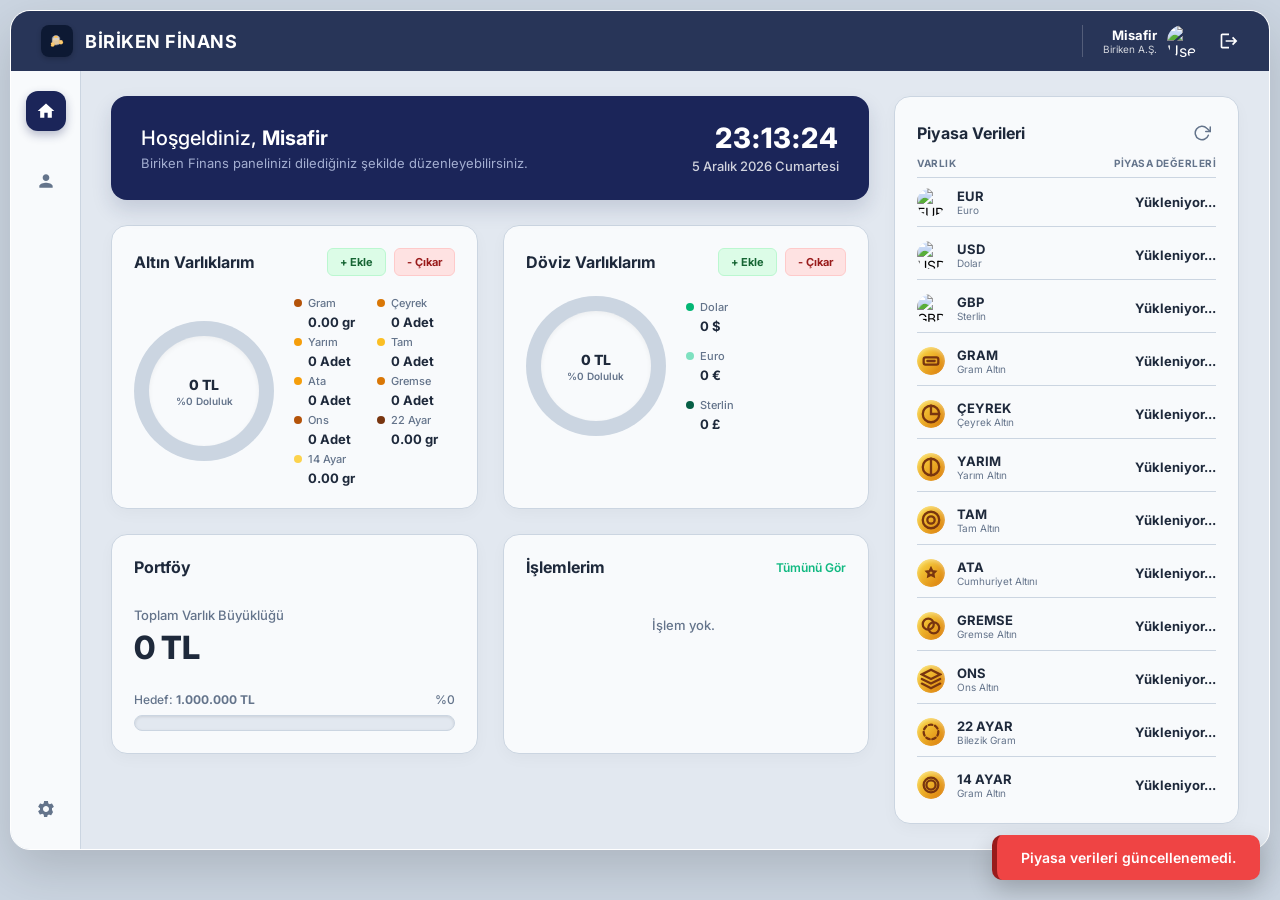
==== commit 98278c77: "Update anasayfa.html" ====
--- a/anasayfa.html
+++ b/anasayfa.html
@@ -10,7 +10,6 @@
     if (localStorage.getItem('theme') === 'dark') {
         document.documentElement.classList.add('dark-theme');
     }
-    
     </script>
 </head>
 <body>
@@ -28,7 +27,7 @@
                         <strong id="nav-username"></strong>
                         <span>Biriken A.Ş.</span>
                     </div>
-                    <img src="https://ui-avatars.com/api/?name=Misafir&background=1b2559&color=fff" id="user-avatar" alt="User">
+                    <img src="" id="user-avatar" alt="User">
                     <svg class="logout-icon" onclick="event.stopPropagation(); cikisYap()" viewBox="0 0 24 24"><path d="M17 7l-1.41 1.41L18.17 11H8v2h10.17l-2.58 2.58L17 17l5-5zM4 5h8V3H4c-1.1 0-2 .9-2 2v14c0 1.1.9 2 2 2h8v-2H4V5z"/></svg>
                 </div>
             </div>
@@ -323,198 +322,253 @@
             </div>
             <div class="m-btns" style="margin-top: 20px;">
                 <button class="btn-c" onclick="closeAllTxModal()">Kapat</button>
+                <button class="btn-s" onclick="alert('PDF İndirme özelliği çok yakında aktif edilecek!')">PDF İndir</button>
             </div>
         </div>
     </div>
-<script src="config.js"></script>
-<script src="script.js"></script>
+
     <script>
-        // Eski Hali: const API_URL = "https://birikenbackend.onrender.com/api";
-// Yeni Hali:
-const API_URL = "https://biriken-api.onrender.com/api";
         const TARGET_LIMIT = 1000000;
-        let CANLI_KURLAR = { usd: 0, eur: 0, gbp: 0, gram: 0, ceyrek: 0, yarim: 0, tam: 0, ata: 0, gremse: 0, ons: 0, '22ayar': 0, '14ayar': 0 };
-        
-        let user = localStorage.getItem('aktifKullanici') || 'Misafir'; 
-        let U_KEY = user + "_"; 
-        let currentUserId = localStorage.getItem('userId');
-
-        document.addEventListener('DOMContentLoaded', async () => {
-            if(document.getElementById('nav-username')) document.getElementById('nav-username').innerText = user;
-            if(document.getElementById('welcome-name')) document.getElementById('welcome-name').innerText = user;
-            
-            const kaydedilenFoto = localStorage.getItem(U_KEY + "avatar");
-            const profilResmi = document.getElementById('user-avatar');
-            if (profilResmi) {
-                profilResmi.src = kaydedilenFoto ? kaydedilenFoto : `https://ui-avatars.com/api/?name=${user}&background=1b2559&color=fff`;
+        let CANLI_KURLAR = { usd: 32.45, eur: 35.12, gbp: 41.20, gram: 2452, ceyrek: 4150, yarim: 8300, tam: 16600, ata: 17000, gremse: 40000, ons: 2380, '22ayar': 2250, '14ayar': 1450 };
+        
+        let user = 'Misafir'; 
+        let U_KEY = 'Misafir_'; // KİŞİYE ÖZEL KASA MÜHRÜ
+
+       // anasayfa.html script içinde DOMContentLoaded kısmını bul ve değiştir:
+
+    document.addEventListener('DOMContentLoaded', () => {
+        user = localStorage.getItem('aktifKullanici') || 'Misafir';
+        U_KEY = user + "_"; 
+        
+        document.getElementById('nav-username').innerText = user;
+        document.getElementById('welcome-name').innerText = user;
+        
+        const KEY = user + "_avatar"; 
+        const kaydedilenFoto = localStorage.getItem(KEY);
+        const profilResmi = document.getElementById('user-avatar');
+
+        if (kaydedilenFoto && profilResmi) {
+            profilResmi.src = kaydedilenFoto;
+        } else if (profilResmi) {
+            // BURAYA &size=512 EKLENDİ!
+            profilResmi.src = `https://ui-avatars.com/api/?name=${user}&background=1b2559&color=fff&size=1024`;
+        }
+        
+        updateUI(); 
+        renderTransactions(); 
+        piyasaVerileriniCek(); 
+        saatiGuncelle();
+    });
+
+        function showToast(message, type = 'info') {
+            let container = document.getElementById('toast-container');
+            if (!container) { container = document.createElement('div'); container.id = 'toast-container'; document.body.appendChild(container); }
+            const toast = document.createElement('div'); toast.className = `toast toast-${type}`; toast.innerText = message;
+            container.appendChild(toast);
+            setTimeout(() => toast.classList.add('show'), 10);
+            setTimeout(() => { toast.classList.remove('show'); setTimeout(() => container.removeChild(toast), 300); }, 3000);
+        }
+
+        function openM(type) {
+            const m = document.getElementById('m-root'); const body = document.getElementById('m-body');
+            m.style.display = 'flex';
+            let content = `<input type="hidden" id="m-type" value="${type}">`;
+            if (type.startsWith('gold')) {
+                document.getElementById('m-title').innerText = type.includes('add') ? "Altın Ekle" : "Altın Çıkar";
+                content += `<select class="m-input" id="g-select"><option value="gram">Gram</option><option value="ceyrek">Çeyrek</option><option value="yarim">Yarım</option><option value="tam">Tam</option><option value="ata">Ata</option><option value="gremse">Gremse</option><option value="ons">Ons</option><option value="22ayar">22 Ayar</option><option value="14ayar">14 Ayar</option></select>`;
+            } else {
+                document.getElementById('m-title').innerText = type.includes('add') ? "Döviz Ekle" : "Döviz Çıkar";
+                content += `<select class="m-input" id="c-select"><option value="USD">Dolar ($)</option><option value="EUR">Euro (€)</option><option value="GBP">Sterlin (£)</option></select>`;
             }
-
-            await piyasaVerileriniCek(); 
-            renderTransactions(); 
-            saatiGuncelle();
-            setInterval(saatiGuncelle, 1000);
-            setInterval(piyasaVerileriniCek, 60000);
-        });
-
-        async function manuelYenile() {
-            const icon = document.getElementById('refresh-icon');
-            if (icon) {
-                icon.style.transition = "transform 0.6s ease-in-out";
-                icon.style.transform = "rotate(360deg)";
+            content += `<input type="number" id="m-val" class="m-input" placeholder="Miktar..." step="0.01">`;
+            body.innerHTML = content;
+            document.getElementById('m-save').onclick = () => saveProcess(type);
+        }
+
+        function saveProcess(type) {
+            const val = parseFloat(document.getElementById('m-val').value);
+            if (!val || val <= 0) return;
+            let isAdd = type.includes('add');
+            let subType = type.startsWith('gold') ? document.getElementById('g-select').value : document.getElementById('c-select').value;
+            
+            // KİŞİYE ÖZEL KAYIT: U_KEY ekledik!
+            let lsKey = type.startsWith('gold') ? `${U_KEY}b_gold_${subType}` : `${U_KEY}b_curr_${subType}`;
+            
+            let cur = parseFloat(localStorage.getItem(lsKey)) || 0;
+            let next = isAdd ? cur + val : cur - val;
+            if (next < 0) { showToast("Yetersiz bakiye!", "error"); return; }
+            
+            localStorage.setItem(lsKey, next);
+            logTransaction(type, subType, val, isAdd);
+            document.getElementById('m-root').style.display = 'none'; 
+            updateUI(); 
+            renderTransactions();
+            showToast("İşlem başarıyla kaydedildi.", "success");
+        }
+        function updateUI() {
+            // VERİLERİ KİŞİYE ÖZEL (U_KEY) ÇEKİYORUZ
+            const g = { 
+                gram: parseFloat(localStorage.getItem(`${U_KEY}b_gold_gram`))||0, 
+                ceyrek: parseFloat(localStorage.getItem(`${U_KEY}b_gold_ceyrek`))||0, 
+                yarim: parseFloat(localStorage.getItem(`${U_KEY}b_gold_yarim`))||0, 
+                tam: parseFloat(localStorage.getItem(`${U_KEY}b_gold_tam`))||0, 
+                ata: parseFloat(localStorage.getItem(`${U_KEY}b_gold_ata`))||0, 
+                gremse: parseFloat(localStorage.getItem(`${U_KEY}b_gold_gremse`))||0, 
+                ons: parseFloat(localStorage.getItem(`${U_KEY}b_gold_ons`))||0, 
+                '22ayar': parseFloat(localStorage.getItem(`${U_KEY}b_gold_22ayar`))||0, 
+                '14ayar': parseFloat(localStorage.getItem(`${U_KEY}b_gold_14ayar`))||0 
+            };
+            const c = { 
+                usd: parseFloat(localStorage.getItem(`${U_KEY}b_curr_USD`))||0, 
+                eur: parseFloat(localStorage.getItem(`${U_KEY}b_curr_EUR`))||0, 
+                gbp: parseFloat(localStorage.getItem(`${U_KEY}b_curr_GBP`))||0 
+            };
+
+            const gTL = (g.gram*CANLI_KURLAR.gram)+(g.ceyrek*CANLI_KURLAR.ceyrek)+(g.yarim*CANLI_KURLAR.yarim)+(g.tam*CANLI_KURLAR.tam)+(g.ata*CANLI_KURLAR.ata)+(g.gremse*CANLI_KURLAR.gremse)+(g.ons*CANLI_KURLAR.ons)+(g['22ayar']*CANLI_KURLAR['22ayar'])+(g['14ayar']*CANLI_KURLAR['14ayar']);
+            const cTL = (c.usd*CANLI_KURLAR.usd)+(c.eur*CANLI_KURLAR.eur)+(c.gbp*CANLI_KURLAR.gbp);
+            const total = gTL + cTL;
+
+            document.getElementById('goldTL').innerText = Math.round(gTL).toLocaleString('tr-TR') + " TL";
+            document.getElementById('currTL').innerText = Math.round(cTL).toLocaleString('tr-TR') + " TL";
+            document.getElementById('totalBalance').innerText = Math.round(total).toLocaleString('tr-TR') + " TL";
+            
+            if(document.getElementById('g-gram')) document.getElementById('g-gram').innerText = g.gram.toFixed(2) + " gr";
+            if(document.getElementById('g-ceyrek')) document.getElementById('g-ceyrek').innerText = g.ceyrek + " Adet";
+            if(document.getElementById('g-yarim')) document.getElementById('g-yarim').innerText = g.yarim + " Adet";
+            if(document.getElementById('g-tam')) document.getElementById('g-tam').innerText = g.tam + " Adet";
+            if(document.getElementById('g-ata')) document.getElementById('g-ata').innerText = g.ata + " Adet";
+            if(document.getElementById('g-gremse')) document.getElementById('g-gremse').innerText = g.gremse + " Adet";
+            if(document.getElementById('g-ons')) document.getElementById('g-ons').innerText = g.ons + " Adet";
+            if(document.getElementById('g-22ayar')) document.getElementById('g-22ayar').innerText = g['22ayar'].toFixed(2) + " gr";
+            if(document.getElementById('g-14ayar')) document.getElementById('g-14ayar').innerText = g['14ayar'].toFixed(2) + " gr";
+
+            if(document.getElementById('v-usd')) document.getElementById('v-usd').innerText = c.usd.toLocaleString() + " $";
+            if(document.getElementById('v-eur')) document.getElementById('v-eur').innerText = c.eur.toLocaleString() + " €";
+            if(document.getElementById('v-gbp')) document.getElementById('v-gbp').innerText = c.gbp.toLocaleString() + " £";
+
+            // 1. ANA PORTFÖY BARI
+            const perc = Math.min((total / TARGET_LIMIT) * 100, 100);
+            if(document.getElementById('totalBar')) document.getElementById('totalBar').style.width = perc + "%";
+            if(document.getElementById('totalPercentText')) document.getElementById('totalPercentText').innerText = "%" + Math.round(perc);
+
+            // 2. ALTIN BARI (Hedefe Göre Renkli Dolum)
+            let tG = TARGET_LIMIT; 
+            let s1 = (g.gram * CANLI_KURLAR.gram / tG) * 100;
+            let s2 = s1 + ((g.ceyrek * CANLI_KURLAR.ceyrek / tG) * 100);
+            let s3 = s2 + ((g.yarim * CANLI_KURLAR.yarim / tG) * 100);
+            let s4 = s3 + ((g.tam * CANLI_KURLAR.tam / tG) * 100);
+            let s5 = s4 + ((g.ata * CANLI_KURLAR.ata / tG) * 100);
+            let s6 = s5 + ((g.gremse * CANLI_KURLAR.gremse / tG) * 100);
+            let s7 = s6 + ((g.ons * CANLI_KURLAR.ons / tG) * 100);
+            let s8 = s7 + ((g['22ayar'] * CANLI_KURLAR['22ayar'] / tG) * 100);
+            let s9 = s8 + ((g['14ayar'] * CANLI_KURLAR['14ayar'] / tG) * 100);
+            
+            let goldFill = Math.min(s9, 100);
+            if(document.getElementById('goldPercText')) document.getElementById('goldPercText').innerText = "%" + Math.round(goldFill) + " Doluluk";
+
+            const goldChart = document.getElementById('goldChart');
+            if (goldChart) {
+                if (gTL > 0) {
+                    goldChart.style.background = `conic-gradient(var(--gold-gram) 0% ${s1}%, var(--gold-ceyrek) ${s1}% ${s2}%, var(--gold-yarim) ${s2}% ${s3}%, var(--gold-tam) ${s3}% ${s4}%, #f59e0b ${s4}% ${s5}%, #d97706 ${s5}% ${s6}%, #b45309 ${s6}% ${s7}%, #78350f ${s7}% ${s8}%, #fcd34d ${s8}% ${s9}%, var(--chart-empty) ${s9}% 100%)`;
+                } else {
+                    goldChart.style.background = "var(--chart-empty)";
+                }
             }
-            await piyasaVerileriniCek();
-            setTimeout(() => {
-                if (icon) {
-                    icon.style.transition = "none";
-                    icon.style.transform = "rotate(0deg)";
+
+            // 3. DÖVİZ BARI (Hedefe Göre Renkli Dolum)
+            let cs1 = (c.usd * CANLI_KURLAR.usd / tG) * 100;
+            let cs2 = cs1 + ((c.eur * CANLI_KURLAR.eur / tG) * 100);
+            let cs3 = cs2 + ((c.gbp * CANLI_KURLAR.gbp / tG) * 100);
+            
+            let currFill = Math.min(cs3, 100);
+            if(document.getElementById('currPercText')) document.getElementById('currPercText').innerText = "%" + Math.round(currFill) + " Doluluk";
+
+            const currChart = document.getElementById('currChart');
+            if (currChart) {
+                if (cTL > 0) {
+                    currChart.style.background = `conic-gradient(var(--chart2-light) 0% ${cs1}%, var(--chart2-mid) ${cs1}% ${cs2}%, var(--chart2-dark) ${cs2}% ${cs3}%, var(--chart-empty) ${cs3}% 100%)`;
+                } else {
+                    currChart.style.background = "var(--chart-empty)";
                 }
-            }, 600);
+            }
         }
 
         async function piyasaVerileriniCek() {
             try {
-                const res = await fetch('https://finans.truncgil.com/v3/today.json');
-                const data = await res.json();
-                const parse = (s) => {
-                    if(!s) return 0;
-                    let clean = s.replace(/\./g, '').replace(',', '.');
-                    return parseFloat(clean) || 0;
-                };
-
-                CANLI_KURLAR = {
-                    usd: parse(data['USD']?.Selling),
-                    eur: parse(data['EUR']?.Selling),
-                    gbp: parse(data['GBP']?.Selling),
-                    gram: parse(data['gram-altin']?.Selling),
-                    ceyrek: parse(data['ceyrek-altin']?.Selling),
-                    yarim: parse(data['yarim-altin']?.Selling),
-                    tam: parse(data['tam-altin']?.Selling),
-                    ata: parse(data['cumhuriyet-altini']?.Selling || data['ata-altin']?.Selling),
-                    gremse: parse(data['gremse-altin']?.Selling),
-                    ons: parse(data['ons']?.Selling),
-                    '22ayar': parse(data['22-ayar-bilezik']?.Selling),
-                    '14ayar': parse(data['14-ayar-altin']?.Selling)
-                };
-
-                const setVal = (id, val) => { if(document.getElementById(id)) document.getElementById(id).innerText = val ? val : "0,00"; };
+                const resLocal = await fetch('https://finans.truncgil.com/v3/today.json');
+                const dataLocal = await resLocal.json();
                 
-                setVal('val-usd', data['USD']?.Selling);
-                setVal('val-eur', data['EUR']?.Selling);
-                setVal('val-gbp', data['GBP']?.Selling);
-                setVal('val-gr', data['gram-altin']?.Selling);
-                setVal('val-ceyrek', data['ceyrek-altin']?.Selling);
-                setVal('val-yarim', data['yarim-altin']?.Selling);
-                setVal('val-tam', data['tam-altin']?.Selling);
-                setVal('val-ata', (data['cumhuriyet-altini']?.Selling || data['ata-altin']?.Selling));
-                setVal('val-gremse', data['gremse-altin']?.Selling);
-                setVal('val-ons', data['ons']?.Selling);
-                setVal('val-22ayar', data['22-ayar-bilezik']?.Selling);
-                setVal('val-14ayar', data['14-ayar-altin']?.Selling);
-
-                updateUI(); 
-            } catch (e) { console.error("Kurlar çekilemedi."); }
-        }
-
-        function updateUI() {
-            const getV = (k) => { let v = localStorage.getItem(U_KEY + "b_gold_" + k); return (v === null || isNaN(v)) ? 0 : parseFloat(v); };
-            const getC = (k) => { let v = localStorage.getItem(U_KEY + "b_curr_" + k); return (v === null || isNaN(v)) ? 0 : parseFloat(v); };
-
-            const g = { gram:getV('gram'), ceyrek:getV('ceyrek'), yarim:getV('yarim'), tam:getV('tam'), ata:getV('ata'), gremse:getV('gremse'), ons:getV('ons'), '22ayar':getV('22ayar'), '14ayar':getV('14ayar') };
-            const c = { usd:getC('USD'), eur:getC('EUR'), gbp:getC('GBP') };
-
-            const sk = (v) => (v && !isNaN(v)) ? v : 0;
-
-            const gTL = (g.gram*sk(CANLI_KURLAR.gram))+(g.ceyrek*sk(CANLI_KURLAR.ceyrek))+(g.yarim*sk(CANLI_KURLAR.yarim))+(g.tam*sk(CANLI_KURLAR.tam))+(g.ata*sk(CANLI_KURLAR.ata))+(g.gremse*sk(CANLI_KURLAR.gremse))+(g.ons*sk(CANLI_KURLAR.ons))+(g['22ayar']*sk(CANLI_KURLAR['22ayar']))+(g['14ayar']*sk(CANLI_KURLAR['14ayar']));
-            const cTL = (c.usd*sk(CANLI_KURLAR.usd))+(c.eur*sk(CANLI_KURLAR.eur))+(c.gbp*sk(CANLI_KURLAR.gbp));
-            const total = gTL + cTL;
-
-            const setT = (id, txt) => { if(document.getElementById(id)) document.getElementById(id).innerText = txt; };
-            const fmt = (v) => isNaN(v) ? "0 TL" : Math.round(v).toLocaleString('tr-TR') + " TL";
-
-            setT('goldTL', fmt(gTL));
-            setT('currTL', fmt(cTL));
-            setT('totalBalance', fmt(total));
-
-            setT('g-gram', g.gram.toFixed(2) + " gr");
-            setT('g-ceyrek', g.ceyrek + " Adet");
-            setT('g-yarim', g.yarim + " Adet");
-            setT('g-tam', g.tam + " Adet");
-            setT('g-ata', g.ata + " Adet");
-            setT('g-gremse', g.gremse + " Adet");
-            setT('g-ons', g.ons + " Adet");
-            setT('g-22ayar', g['22ayar'].toFixed(2) + " gr");
-            setT('g-14ayar', g['14ayar'].toFixed(2) + " gr");
-            setT('v-usd', c.usd.toLocaleString() + " $");
-            setT('v-eur', c.eur.toLocaleString() + " €");
-            setT('v-gbp', c.gbp.toLocaleString() + " £");
-
-            const totalP = Math.min((total / TARGET_LIMIT) * 100, 100);
-            if(document.getElementById('totalBar')) document.getElementById('totalBar').style.width = totalP + "%";
-            setT('totalPercentText', "%" + Math.round(totalP));
-
-            let s1 = (g.gram * sk(CANLI_KURLAR.gram) / TARGET_LIMIT) * 100;
-            let s2 = s1 + (g.ceyrek * sk(CANLI_KURLAR.ceyrek) / TARGET_LIMIT) * 100;
-            let s3 = s2 + (g.yarim * sk(CANLI_KURLAR.yarim) / TARGET_LIMIT) * 100;
-            let s4 = s3 + (g.tam * sk(CANLI_KURLAR.tam) / TARGET_LIMIT) * 100;
-            let gTotal = s4 + (((g.ata+g.gremse+g.ons+g['22ayar']+g['14ayar']) * sk(CANLI_KURLAR.gram) / TARGET_LIMIT) * 100);
-            
-            const goldC = document.getElementById('goldChart');
-            if(goldC) goldC.style.background = gTL > 0 ? `conic-gradient(var(--gold-gram) 0% ${s1}%, var(--gold-ceyrek) ${s1}% ${s2}%, var(--gold-yarim) ${s2}% ${s3}%, var(--gold-tam) ${s3}% ${s4}%, #f59e0b ${s4}% ${gTotal}%, var(--chart-empty) ${gTotal}% 100%)` : "var(--chart-empty)";
-            setT('goldPercText', "%" + Math.round(Math.min(gTotal, 100)) + " Doluluk");
-
-            let cs1 = (c.usd * sk(CANLI_KURLAR.usd) / TARGET_LIMIT) * 100;
-            let cs2 = cs1 + (c.eur * sk(CANLI_KURLAR.eur) / TARGET_LIMIT) * 100;
-            let cs3 = cs2 + (c.gbp * sk(CANLI_KURLAR.gbp) / TARGET_LIMIT) * 100;
-            
-            const currC = document.getElementById('currChart');
-            if(currC) currC.style.background = cTL > 0 ? `conic-gradient(var(--chart2-light) 0% ${cs1}%, var(--chart2-mid) ${cs1}% ${cs2}%, var(--chart2-dark) ${cs2}% ${cs3}%, var(--chart-empty) ${cs3}% 100%)` : "var(--chart-empty)";
-            setT('currPercText', "%" + Math.round(Math.min(cs3, 100)) + " Doluluk");
-        }
-
-        async function saveProcess(type) {
-            const val = parseFloat(document.getElementById('m-val').value);
-            if (!val || val <= 0) return;
-            
-            let isAdd = type.includes('add');
-            let subType = type.startsWith('gold') ? document.getElementById('g-select').value : document.getElementById('c-select').value;
-            let mainType = type.startsWith('gold') ? "Altın" : "Döviz";
-            
-            let subK = subType.toLowerCase().replace(" ", "");
-            let lsK = type.startsWith('gold') ? `${U_KEY}b_gold_${subK}` : `${U_KEY}b_curr_${subType}`;
-            
-            let cur = parseFloat(localStorage.getItem(lsK)) || 0;
-            let next = isAdd ? cur + val : cur - val;
-            if (next < 0) { showToast("Yetersiz bakiye!", "error"); return; }
-            
-            localStorage.setItem(lsK, next);
-            logTransaction(type, subType, val, isAdd);
-
-            if (currentUserId) {
+                let globalOnsPrice = 0;
                 try {
-                    await fetch(`${API_URL}/Transaction/add`, {
-                        method: 'POST',
-                        headers: { 'Content-Type': 'application/json' },
-                        body: JSON.stringify({ userId: parseInt(currentUserId), type: mainType, subType: subType, amount: val, isAdd: isAdd })
-                    });
-                } catch (e) { console.warn("Bulut senkronizasyonu yapılamadı."); }
+                    const resGlobal = await fetch('https://api.gold-api.com/price/XAU');
+                    const dataGlobal = await resGlobal.json();
+                    globalOnsPrice = parseFloat(dataGlobal.price); 
+                } catch(e) { console.warn("Gold-API'den Ons çekilemedi."); }
+
+                const parse = (s) => parseFloat(s.replace(/\./g, '').replace(',', '.'));
+
+                document.getElementById('val-usd').innerText = dataLocal['USD'].Selling;
+                document.getElementById('val-eur').innerText = dataLocal['EUR'].Selling;
+                document.getElementById('val-gbp').innerText = dataLocal['GBP'].Selling;
+                document.getElementById('val-gr').innerText = dataLocal['gram-altin'].Selling;
+                document.getElementById('val-ceyrek').innerText = dataLocal['ceyrek-altin'].Selling;
+                document.getElementById('val-yarim').innerText = dataLocal['yarim-altin'].Selling;
+                document.getElementById('val-tam').innerText = dataLocal['tam-altin'].Selling;
+                document.getElementById('val-ata').innerText = dataLocal['cumhuriyet-altini'] ? dataLocal['cumhuriyet-altini'].Selling : dataLocal['ata-altin'].Selling;
+                document.getElementById('val-gremse').innerText = dataLocal['gremse-altin'].Selling;
+                document.getElementById('val-22ayar').innerText = dataLocal['22-ayar-bilezik'].Selling;
+                document.getElementById('val-14ayar').innerText = dataLocal['14-ayar-altin'].Selling;
+
+                if (globalOnsPrice > 0) {
+                    document.getElementById('val-ons').innerText = "$" + globalOnsPrice.toFixed(2);
+                    CANLI_KURLAR.ons = globalOnsPrice; 
+                } else {
+                    document.getElementById('val-ons').innerText = dataLocal['ons'].Selling;
+                    CANLI_KURLAR.ons = parse(dataLocal['ons'].Selling);
+                }
+
+                CANLI_KURLAR.usd = parse(dataLocal['USD'].Selling);
+                CANLI_KURLAR.eur = parse(dataLocal['EUR'].Selling);
+                CANLI_KURLAR.gbp = parse(dataLocal['GBP'].Selling);
+                CANLI_KURLAR.gram = parse(dataLocal['gram-altin'].Selling);
+                CANLI_KURLAR.ceyrek = parse(dataLocal['ceyrek-altin'].Selling);
+                CANLI_KURLAR.yarim = parse(dataLocal['yarim-altin'].Selling);
+                CANLI_KURLAR.tam = parse(dataLocal['tam-altin'].Selling);
+                CANLI_KURLAR.ata = parse(dataLocal['cumhuriyet-altini'] ? dataLocal['cumhuriyet-altini'].Selling : dataLocal['ata-altin'].Selling);
+                CANLI_KURLAR.gremse = parse(dataLocal['gremse-altin'].Selling);
+                CANLI_KURLAR['22ayar'] = parse(dataLocal['22-ayar-bilezik'].Selling);
+                CANLI_KURLAR['14ayar'] = parse(dataLocal['14-ayar-altin'].Selling);
+
+                updateUI();
+            } catch (e) { 
+                console.error("Kurlar gelmedi"); 
+                showToast("Piyasa verileri güncellenemedi.", "error");
             }
-
-            closeM();
-            updateUI(); 
-            renderTransactions();
-            showToast("İşlem kaydedildi.", "success");
-        }
-
+        }
+
+        function saatiGuncelle() {
+            const s = new Date();
+            document.getElementById('live-time').innerText = s.toLocaleTimeString('tr-TR');
+            document.getElementById('live-date').innerText = s.toLocaleDateString('tr-TR', {weekday:'long', year:'numeric', month:'long', day:'numeric'});
+        }
+        setInterval(saatiGuncelle, 1000);
+        
+        function closeM() { document.getElementById('m-root').style.display='none'; }
+        function closeAllTxModal() { document.getElementById('tx-modal-root').style.display='none'; }
+        function openAllTxModal() { document.getElementById('tx-modal-root').style.display='flex'; renderTransactions(true); }
+        function cikisYap() { localStorage.removeItem('aktifKullanici'); window.location.href="index.html"; }
+        
         function logTransaction(t, s, a, i) {
-            let txs = JSON.parse(localStorage.getItem(U_KEY + "b_transactions")) || [];
+            // İŞLEMLER DE KİŞİYE ÖZEL OLDU
+            let txs = JSON.parse(localStorage.getItem(`${U_KEY}b_transactions`)) || [];
             txs.unshift({ day: new Date().getDate(), month: "Nis", title: t.startsWith('gold') ? "Altın":"Döviz", desc: s + (i?" Eklendi":" Çıkarıldı"), amountStr: (i?"+":"-")+a, isAdd: i });
-            localStorage.setItem(U_KEY + "b_transactions", JSON.stringify(txs.slice(0, 50)));
-        }
-
+            localStorage.setItem(`${U_KEY}b_transactions`, JSON.stringify(txs.slice(0, 50)));
+        }
+        
         function renderTransactions(all = false) {
             const container = all ? document.getElementById('tx-m-body') : document.getElementById('tx-container');
-            if(!container) return;
-            let txs = JSON.parse(localStorage.getItem(U_KEY + "b_transactions")) || [];
+            // İŞLEMLERİ OKURKEN DE KİŞİYE ÖZEL
+            let txs = JSON.parse(localStorage.getItem(`${U_KEY}b_transactions`)) || [];
             if (!txs.length) { container.innerHTML = '<div class="tx-empty">İşlem yok.</div>'; return; }
             container.innerHTML = "";
             (all ? txs : txs.slice(0, 4)).forEach(tx => {
@@ -522,54 +576,9 @@
             });
         }
 
-        function openAllTxModal() {
-            const m = document.getElementById('tx-modal-root');
-            if(m) {
-                m.style.display = 'flex';
-                renderTransactions(true); 
-            }
-        }
-
-        function closeAllTxModal() { 
-            const m = document.getElementById('tx-modal-root');
-            if(m) m.style.display='none'; 
-        }
-
-        function openM(type) {
-            const m = document.getElementById('m-root');
-            if(!m) return;
-            m.style.display = 'flex';
-            let isG = type.startsWith('gold');
-            document.getElementById('m-title').innerText = isG ? (type.includes('add') ? "Altın Ekle" : "Altın Çıkar") : (type.includes('add') ? "Döviz Ekle" : "Döviz Çıkar");
-            let content = `<input type="hidden" id="m-type" value="${type}">`;
-            content += isG ? `<select class="m-input" id="g-select"><option value="Gram">Gram</option><option value="Çeyrek">Çeyrek</option><option value="Yarım">Yarım</option><option value="Tam">Tam</option><option value="Ata">Ata</option><option value="Gremse">Gremse</option><option value="Ons">Ons</option><option value="22 Ayar">22 Ayar</option><option value="14 Ayar">14 Ayar</option></select>` : `<select class="m-input" id="c-select"><option value="USD">Dolar ($)</option><option value="EUR">Euro (€)</option><option value="GBP">Sterlin (£)</option></select>`;
-            content += `<input type="number" id="m-val" class="m-input" placeholder="Miktar..." step="0.01">`;
-            document.getElementById('m-body').innerHTML = content;
-            document.getElementById('m-save').onclick = () => saveProcess(type);
-        }
-        
-        function closeM() { if(document.getElementById('m-root')) document.getElementById('m-root').style.display='none'; }
-        
-        function saatiGuncelle() {
-            const s = new Date();
-            const tE = document.getElementById('live-time');
-            const dE = document.getElementById('live-date');
-            if(tE) tE.innerText = s.toLocaleTimeString('tr-TR');
-            if(dE) dE.innerText = s.toLocaleDateString('tr-TR', {weekday:'long', year:'numeric', month:'long', day:'numeric'});
-        }
-
-        function showToast(message, type) {
-            let c = document.getElementById('toast-container') || (()=>{const x=document.createElement('div');x.id='toast-container';document.body.appendChild(x);return x;})();
-            const t = document.createElement('div'); t.className = `toast toast-${type}`; t.innerText = message;
-            c.appendChild(t);
-            setTimeout(() => t.classList.add('show'), 10);
-            setTimeout(() => { t.classList.remove('show'); setTimeout(() => c.removeChild(t), 300); }, 3000);
-        }
-
-        function cikisYap() { 
-            localStorage.removeItem('aktifKullanici'); 
-            localStorage.removeItem('userId'); 
-            window.location.href="index.html"; 
+        async function manuelYenile() {
+            const icon = document.getElementById('refresh-icon'); icon.style.transition = "0.6s"; icon.style.transform = "rotate(360deg)";
+            await piyasaVerileriniCek(); setTimeout(() => { icon.style.transition = "none"; icon.style.transform = "rotate(0deg)"; }, 600);
         }
     </script>
 </body>
